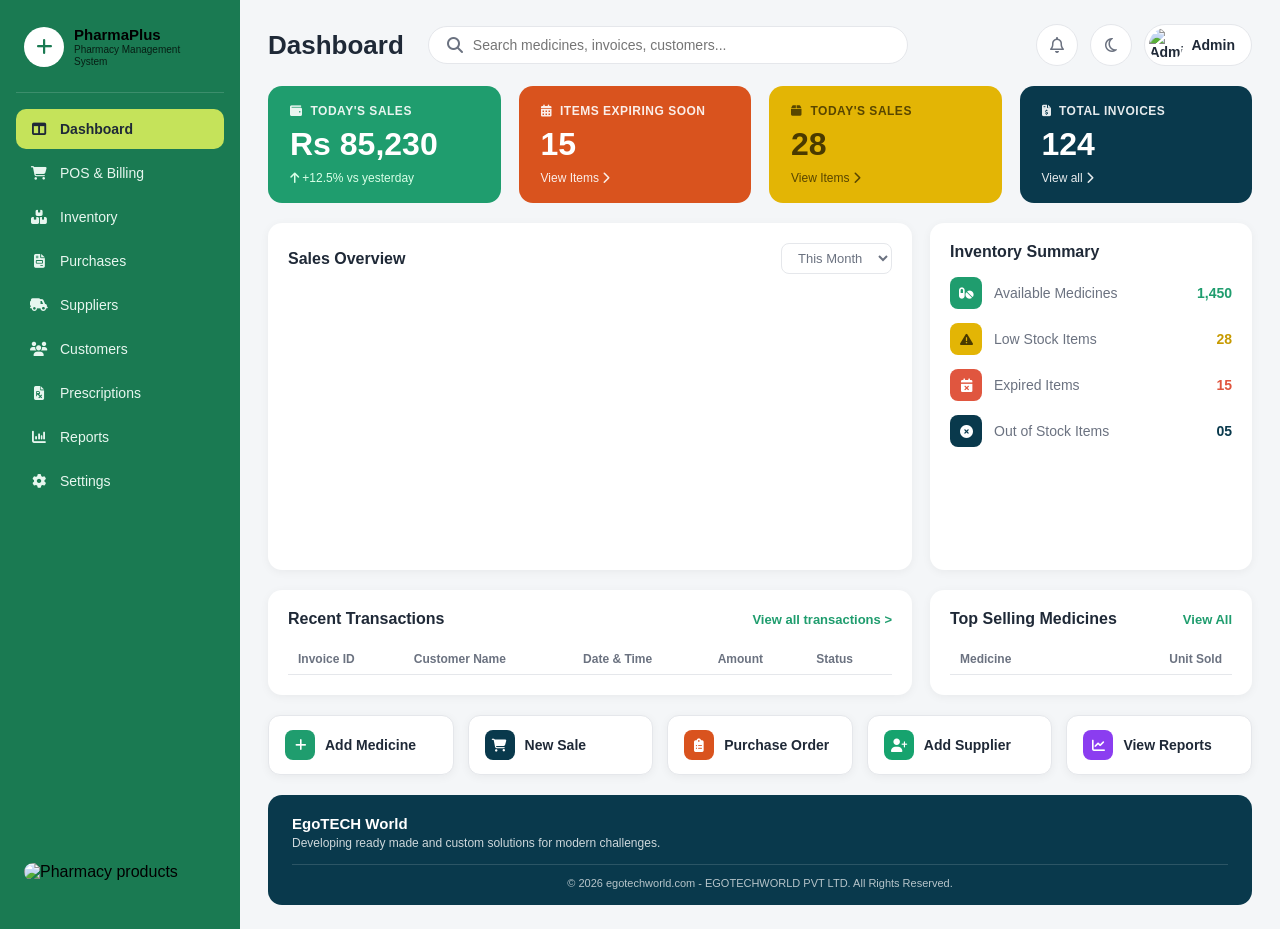
==== dashboard.html @ 23248f24 "Added pharmacy dashboard page" ====
<!DOCTYPE html>
<html lang="en">
<head>
<meta charset="UTF-8">
<meta name="viewport" content="width=device-width, initial-scale=1.0">
<title>PharmaPlus - Pharmacy Management System</title>
<link rel="stylesheet" href="styles/dashboard.css">
<link href="https://cdnjs.cloudflare.com/ajax/libs/font-awesome/6.5.1/css/all.min.css" rel="stylesheet">
</head>
<body>
<div class="app">

  <!-- Sidebar -->
  <aside class="sidebar">
    <div class="logo">
      <div class="logo-icon"><i class="fa-solid fa-plus"></i></div>
      <div class="logo-text">
        <span class="logo-title">PharmaPlus</span>
        <span class="logo-sub">Pharmacy Management System</span>
      </div>
    </div>

    <nav class="nav">
      <a href="#" class="nav-item active"><i class="fa-solid fa-table-columns"></i> Dashboard</a>
      <a href="#" class="nav-item"><i class="fa-solid fa-cart-shopping"></i> POS &amp; Billing</a>
      <a href="#" class="nav-item"><i class="fa-solid fa-boxes-stacked"></i> Inventory</a>
      <a href="#" class="nav-item"><i class="fa-solid fa-file-invoice"></i> Purchases</a>
      <a href="#" class="nav-item"><i class="fa-solid fa-truck-field"></i> Suppliers</a>
      <a href="#" class="nav-item"><i class="fa-solid fa-users"></i> Customers</a>
      <a href="#" class="nav-item"><i class="fa-solid fa-file-prescription"></i> Prescriptions</a>
      <a href="#" class="nav-item"><i class="fa-solid fa-chart-column"></i> Reports</a>
      <a href="#" class="nav-item"><i class="fa-solid fa-gear"></i> Settings</a>
    </nav>

    <div class="sidebar-image">
      <img src="sidebar-products3.png" alt="Pharmacy products">
    </div>

    <div class="sidebar-image">
      <!--<img src="images/sidebar-products.png" alt="Pharmacy products"> -->
    </div>
  </aside> 

  <!-- Main -->
  <div class="main">

    <!-- Topbar -->
    <header class="topbar">
      <h1>Dashboard</h1>
      <div class="search-box">
        <i class="fa-solid fa-magnifying-glass"></i>
        <input type="text" placeholder="Search medicines, invoices, customers...">
      </div>
      <div class="topbar-actions">
        <button class="icon-btn"><i class="fa-regular fa-bell"></i></button>
        <button class="icon-btn"><i class="fa-regular fa-moon"></i></button>
        <div class="admin-chip">
          <img src="https://i.pravatar.cc/40?img=12" alt="Admin">
          <span>Admin</span>
        </div>
      </div>
    </header>

    <!-- KPI Cards -->
    <section class="kpi-row">
      <div class="kpi-card kpi-green">
        <div class="kpi-top">
          <span class="kpi-label"><i class="fa-solid fa-wallet"></i> TODAY'S SALES</span>
        </div>
        <div class="kpi-value">Rs 85,230</div>
        <div class="kpi-bottom">
          <span class="kpi-change up"><i class="fa-solid fa-arrow-up"></i> +12.5% vs yesterday</span>
        </div>
      </div>

      <div class="kpi-card kpi-orange">
        <div class="kpi-top">
          <span class="kpi-label"><i class="fa-solid fa-calendar-days"></i> ITEMS EXPIRING SOON</span>
        </div>
        <div class="kpi-value">15</div>
        <div class="kpi-bottom">
          <a href="#" class="kpi-link">View Items <i class="fa-solid fa-chevron-right"></i></a>
        </div>
      </div>

      <div class="kpi-card kpi-yellow">
        <div class="kpi-top">
          <span class="kpi-label"><i class="fa-solid fa-box"></i> TODAY'S SALES</span>
        </div>
        <div class="kpi-value">28</div>
        <div class="kpi-bottom">
          <a href="#" class="kpi-link">View Items <i class="fa-solid fa-chevron-right"></i></a>
        </div>
      </div>

      <div class="kpi-card kpi-blue">
        <div class="kpi-top">
          <span class="kpi-label"><i class="fa-solid fa-file-invoice-dollar"></i> TOTAL INVOICES</span>
        </div>
        <div class="kpi-value">124</div>
        <div class="kpi-bottom">
          <a href="#" class="kpi-link">View all <i class="fa-solid fa-chevron-right"></i></a>
        </div>
      </div>
    </section>

    <!-- Charts Row -->
    <section class="charts-row">
      <div class="card sales-overview">
        <div class="card-header">
          <h2>Sales Overview</h2>
          <select class="period-select">
            <option>This Month</option>
            <option>Last Month</option>
            <option>This Year</option>
          </select>
        </div>
        <div class="chart-wrap">
          <canvas id="salesChart"></canvas>
        </div>
      </div>

      <div class="card inventory-summary">
        <div class="card-header">
          <h2>Inventory Summary</h2>
        </div>
        <ul class="summary-list">
          <li>
            <span class="summary-icon icon-green"><i class="fa-solid fa-pills"></i></span>
            <span class="summary-text">Available Medicines</span>
            <span class="summary-value text-green">1,450</span>
          </li>
          <li>
            <span class="summary-icon icon-yellow"><i class="fa-solid fa-triangle-exclamation"></i></span>
            <span class="summary-text">Low Stock Items</span>
            <span class="summary-value text-yellow">28</span>
          </li>
          <li>
            <span class="summary-icon icon-red"><i class="fa-solid fa-calendar-xmark"></i></span>
            <span class="summary-text">Expired Items</span>
            <span class="summary-value text-red">15</span>
          </li>
          <li>
            <span class="summary-icon icon-navy"><i class="fa-solid fa-circle-xmark"></i></span>
            <span class="summary-text">Out of Stock Items</span>
            <span class="summary-value text-navy">05</span>
          </li>
        </ul>
      </div>
    </section>

    <!-- Tables Row -->
    <section class="tables-row">
      <div class="card transactions">
        <div class="card-header">
          <h2>Recent Transactions</h2>
          <a href="#" class="view-all">View all transactions &gt;</a>
        </div>
        <table>
          <thead>
            <tr>
              <th>Invoice ID</th>
              <th>Customer Name</th>
              <th>Date &amp; Time</th>
              <th>Amount</th>
              <th>Status</th>
            </tr>
          </thead>
          <tbody id="transactionsBody">
            <!-- rows injected by JS -->
          </tbody>
        </table>
      </div>

      <div class="card top-selling">
        <div class="card-header">
          <h2>Top Selling Medicines</h2>
          <a href="#" class="view-all">View All</a>
        </div>
        <table>
          <thead>
            <tr>
              <th>Medicine</th>
              <th class="align-right">Unit Sold</th>
            </tr>
          </thead>
          <tbody id="topSellingBody">
            <!-- rows injected by JS -->
          </tbody>
        </table>
      </div>
    </section>

    <!-- Quick Actions -->
    <section class="quick-actions">
      <button class="qa-btn"><span class="qa-icon qa-green"><i class="fa-solid fa-plus"></i></span> Add Medicine</button>
      <button class="qa-btn"><span class="qa-icon qa-blue"><i class="fa-solid fa-cart-shopping"></i></span> New Sale</button>
      <button class="qa-btn"><span class="qa-icon qa-orange"><i class="fa-solid fa-clipboard-list"></i></span> Purchase Order</button>
      <button class="qa-btn"><span class="qa-icon qa-teal"><i class="fa-solid fa-user-plus"></i></span> Add Supplier</button>
      <button class="qa-btn"><span class="qa-icon qa-purple"><i class="fa-solid fa-chart-line"></i></span> View Reports</button>
    </section>

    <!-- Footer -->
    <footer class="footer">
      <div class="footer-main">
        <strong>EgoTECH World</strong>
        <span>Developing ready made and custom solutions for modern challenges.</span>
      </div>
      <div class="footer-bottom">
        © 2026 egotechworld.com - EGOTECHWORLD PVT LTD. All Rights Reserved.
      </div>
    </footer>

  </div>
</div>

<script src="https://cdnjs.cloudflare.com/ajax/libs/Chart.js/4.4.1/chart.umd.min.js"></script>
<script src="js/dashboard.js"></script>
</body>
</html>
---- styles/dashboard.css ----
:root {
  --green-dark: #1a7a52;
  --green: #1f9d6e;
  --green-light: #e7f6ef;
  --orange: #d9531e;
  --yellow: #e3b505;
  --navy: #09394c;
  --red: #e0563f;
  --blue: #09394c;
  --bg: #f4f6f8;
  --card-bg: #ffffff;
  --text-dark: #1f2937;
  --text-muted: #6b7280;
  --border: #e5e7eb;
  --radius: 14px;
  --shadow: 0 2px 10px rgba(0,0,0,0.05);
}

* {
  margin: 0;
  padding: 0;
  box-sizing: border-box;
}

body {
  font-family: 'Segoe UI', Roboto, Helvetica, Arial, sans-serif;
  background: var(--bg);
  color: var(--text-dark);
}

.app {
  display: flex;
  min-height: 100vh;
}

/* ---------- Sidebar ---------- */
.sidebar {
  width: 240px;
  background: var(--green-dark);
  color: #000000;
  display: flex;
  flex-direction: column;
  flex-shrink: 0;
  padding: 20px 16px;
  min-height: 100vh;
}

.logo {
  display: flex;
  align-items: center;
  gap: 10px;
  padding: 6px 8px 24px;
  border-bottom: 1px solid rgba(255,255,255,0.15);
  margin-bottom: 16px;
}

.logo-icon {
  background: #fff;
  color: var(--green-dark);
  border-radius: 50%;
  width: 40px;
  height: 40px;
  display: flex;
  align-items: center;
  justify-content: center;
  font-size: 18px;
  flex-shrink: 0;
}

.logo-text {
  display: flex;
  flex-direction: column;
  line-height: 1.2;
}

.logo-title {
  font-weight: 700;
  font-size: 15px;
}

.logo-sub {
  font-size: 10px;
  opacity: 0.75;
}

.nav {
  display: flex;
  flex-direction: column;
  gap: 4px;
  flex: 1;
}

.sidebar-image {
  margin-top: auto;
  padding: 16px 8px 4px;
  display: flex;
  justify-content: center;
}

.sidebar-image img {
  width: 100%;
  max-width: 180px;
  object-fit: contain;
  border-radius: 10px;
}

.nav-item {
  display: flex;
  align-items: center;
  gap: 12px;
  padding: 12px 14px;
  border-radius: 10px;
  color: #e7f6ef;
  text-decoration: none;
  font-size: 14px;
  font-weight: 500;
  transition: background 0.2s ease, color 0.2s ease;
}

.nav-item i {
  width: 18px;
  text-align: center;
}

.nav-item:hover {
  background: rgba(255,255,255,0.08);
}

.nav-item.active {
  background: #c5e35a;
  color: #1f2937;
  font-weight: 700;
}

/* ---------- Sidebar Image ---------- */
.sidebar-image {
  margin-top: auto;
  padding-top: 20px;
  display: flex;
  justify-content: center;
}

.sidebar-image img {
  width: 100%;
  max-width: 200px;
  object-fit: contain;
}

/* ---------- Main ---------- */
.main {
  flex: 1;
  padding: 24px 28px;
  display: flex;
  flex-direction: column;
  gap: 20px;
  min-width: 0;
}

/* ---------- Topbar ---------- */
.topbar {
  display: flex;
  align-items: center;
  gap: 24px;
}

.topbar h1 {
  font-size: 26px;
  font-weight: 700;
  flex-shrink: 0;
}

.search-box {
  flex: 1;
  max-width: 480px;
  display: flex;
  align-items: center;
  gap: 10px;
  background: #fff;
  border: 1px solid var(--border);
  border-radius: 30px;
  padding: 10px 18px;
  color: var(--text-muted);
}

.search-box input {
  border: none;
  outline: none;
  flex: 1;
  font-size: 14px;
  background: transparent;
}

.topbar-actions {
  display: flex;
  align-items: center;
  gap: 12px;
  margin-left: auto;
}

.icon-btn {
  width: 42px;
  height: 42px;
  border-radius: 50%;
  border: 1px solid var(--border);
  background: #fff;
  color: var(--text-muted);
  display: flex;
  align-items: center;
  justify-content: center;
  cursor: pointer;
  font-size: 16px;
}

.admin-chip {
  display: flex;
  align-items: center;
  gap: 8px;
  background: #fff;
  border: 1px solid var(--border);
  border-radius: 30px;
  padding: 4px 16px 4px 4px;
  font-size: 14px;
  font-weight: 600;
  height: 42px;
}

.admin-chip img {
  width: 34px;
  height: 34px;
  border-radius: 50%;
  object-fit: cover;
}

/* ---------- KPI Cards ---------- */
.kpi-row {
  display: grid;
  grid-template-columns: repeat(4, 1fr);
  gap: 18px;
}

.kpi-card {
  border-radius: var(--radius);
  padding: 18px 22px;
  color: #fff;
  position: relative;
  overflow: hidden;
  min-height: 110px;
  display: flex;
  flex-direction: column;
  justify-content: space-between;
}

.kpi-green { background: var(--green); }
.kpi-orange { background: var(--orange); }
.kpi-yellow { background: var(--yellow); color: #4a3a00; }
.kpi-blue { background: var(--navy); }

.kpi-label {
  font-size: 12px;
  font-weight: 700;
  letter-spacing: 0.5px;
  opacity: 0.9;
  display: flex;
  align-items: center;
  gap: 8px;
}

.kpi-value {
  font-size: 32px;
  font-weight: 700;
  margin: 8px 0;
}

.kpi-bottom {
  font-size: 12px;
}

.kpi-change.up {
  color: #d9ffe7;
}

.kpi-yellow .kpi-change.up,
.kpi-yellow .kpi-link {
  color: #4a3a00;
}

.kpi-link {
  color: #fff;
  text-decoration: none;
  opacity: 0.9;
}

.kpi-link:hover {
  opacity: 1;
  text-decoration: underline;
}

/* ---------- Cards (generic) ---------- */
.card {
  background: var(--card-bg);
  border-radius: var(--radius);
  box-shadow: var(--shadow);
  padding: 20px;
}

.card-header {
  display: flex;
  align-items: center;
  justify-content: space-between;
  margin-bottom: 16px;
}

.card-header h2 {
  font-size: 16px;
  font-weight: 700;
}

.view-all {
  font-size: 13px;
  color: var(--green);
  text-decoration: none;
  font-weight: 600;
}

.view-all:hover {
  text-decoration: underline;
}

.period-select {
  border: 1px solid var(--border);
  border-radius: 8px;
  padding: 6px 12px;
  font-size: 13px;
  color: var(--text-muted);
  background: #fff;
}

/* ---------- Charts Row ---------- */
.charts-row {
  display: grid;
  grid-template-columns: 2fr 1fr;
  gap: 18px;
}

.chart-wrap {
  height: 260px;
}

/* ---------- Inventory Summary ---------- */
.summary-list {
  list-style: none;
  display: flex;
  flex-direction: column;
  gap: 14px;
}

.summary-list li {
  display: flex;
  align-items: center;
  gap: 12px;
  font-size: 14px;
}

.summary-icon {
  width: 32px;
  height: 32px;
  border-radius: 8px;
  display: flex;
  align-items: center;
  justify-content: center;
  color: #fff;
  font-size: 13px;
  flex-shrink: 0;
}

.icon-green { background: var(--green); }
.icon-yellow { background: var(--yellow); color: #4a3a00; }
.icon-red { background: var(--red); }
.icon-navy { background: var(--navy); }

.summary-text {
  flex: 1;
  color: var(--text-muted);
}

.summary-value {
  font-weight: 700;
}

.text-green { color: var(--green); }
.text-yellow { color: #c79a00; }
.text-red { color: var(--red); }
.text-navy { color: var(--navy); }

/* ---------- Tables Row ---------- */
.tables-row {
  display: grid;
  grid-template-columns: 2fr 1fr;
  gap: 18px;
}

table {
  width: 100%;
  border-collapse: collapse;
  font-size: 13px;
}

th {
  text-align: left;
  color: var(--text-muted);
  font-weight: 600;
  padding: 8px 10px;
  border-bottom: 1px solid var(--border);
  font-size: 12px;
}

td {
  padding: 12px 10px;
  border-bottom: 1px solid var(--border);
  vertical-align: middle;
}

tbody tr:last-child td {
  border-bottom: none;
}

.align-right {
  text-align: right;
}

td.align-right {
  text-align: right;
  font-weight: 600;
}

.status-badge {
  display: inline-block;
  padding: 4px 12px;
  border-radius: 20px;
  font-size: 12px;
  font-weight: 600;
  background: #d6f5e3;
  color: #16794f;
}

.med-icon {
  width: 26px;
  height: 26px;
  border-radius: 50%;
  display: inline-flex;
  align-items: center;
  justify-content: center;
  color: #fff;
  font-size: 11px;
  margin-right: 8px;
}

.med-name {
  display: flex;
  align-items: center;
}

/* ---------- Quick Actions ---------- */
.quick-actions {
  display: flex;
  gap: 14px;
  flex-wrap: wrap;
}

.qa-btn {
  flex: 1;
  min-width: 150px;
  background: #fff;
  border: 1px solid var(--border);
  border-radius: 12px;
  padding: 14px 16px;
  display: flex;
  align-items: center;
  gap: 10px;
  font-size: 14px;
  font-weight: 600;
  color: var(--text-dark);
  cursor: pointer;
  box-shadow: var(--shadow);
  transition: transform 0.15s ease, box-shadow 0.15s ease;
}

.qa-btn:hover {
  transform: translateY(-2px);
  box-shadow: 0 4px 14px rgba(0,0,0,0.08);
}

.qa-icon {
  width: 30px;
  height: 30px;
  border-radius: 8px;
  display: flex;
  align-items: center;
  justify-content: center;
  color: #fff;
  font-size: 13px;
  flex-shrink: 0;
}

.qa-green { background: var(--green); }
.qa-blue { background: var(--blue); }
.qa-orange { background: var(--orange); }
.qa-teal { background: #16a36e; }
.qa-purple { background: #8b3df0; }

/* ---------- Footer ---------- */
.footer {
  background: var(--navy);
  color: #fff;
  border-radius: var(--radius);
  padding: 20px 24px 16px;
  text-align: center;
  font-size: 13px;
}

.footer-main {
  display: flex;
  flex-direction: column;
  gap: 4px;
  margin-bottom: 14px;
  text-align: left;
}
.footer-main strong {
  font-size: 15px;
}

.footer-main span {
  opacity: 0.8;
  font-size: 12px;
}

.footer-bottom {
  border-top: 1px solid rgba(255,255,255,0.2);
  padding-top: 12px;
  opacity: 0.7;
  font-size: 11px;
}

/* ---------- Responsive ---------- */
@media (max-width: 1100px) {
  .kpi-row {
    grid-template-columns: repeat(2, 1fr);
  }
  .charts-row,
  .tables-row {
    grid-template-columns: 1fr;
  }
}

@media (max-width: 768px) {
  .sidebar {
    display: none;
  }
  .topbar {
    flex-wrap: wrap;
  }
  .search-box {
    order: 3;
    width: 100%;
  }
  .kpi-row {
    grid-template-columns: 1fr;
  }
  .quick-actions {
    flex-direction: column;
  }
}
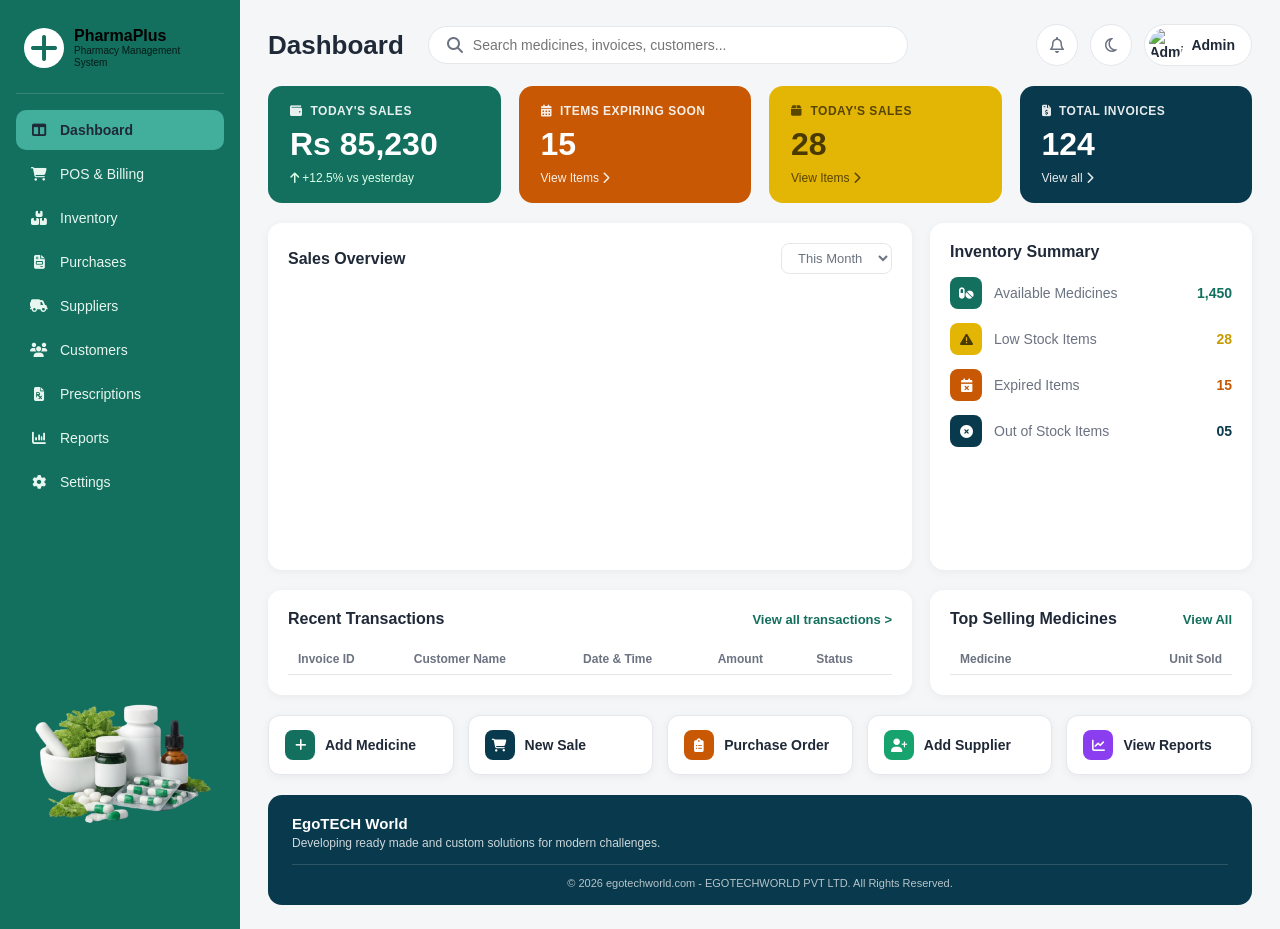
==== commit 9c5bb2d4: "Updated pharmacy dashboard UI" ====
--- a/dashboard.html
+++ b/dashboard.html
@@ -33,7 +33,7 @@
     </nav>
 
     <div class="sidebar-image">
-      <img src="sidebar-products3.png" alt="Pharmacy products">
+      <img src="images/pharmacy.png" alt="Pharmacy products">
     </div>
 
     <div class="sidebar-image">
--- a/styles/dashboard.css
+++ b/styles/dashboard.css
@@ -1,11 +1,11 @@
 :root {
-  --green-dark: #1a7a52;
-  --green: #1f9d6e;
+  --green-dark: #136F5E;
+  --green: #136F5E;
   --green-light: #e7f6ef;
-  --orange: #d9531e;
+  --orange: #C85803;
   --yellow: #e3b505;
   --navy: #09394c;
-  --red: #e0563f;
+  --red: #C85803;
   --blue: #09394c;
   --bg: #f4f6f8;
   --card-bg: #ffffff;
@@ -43,6 +43,7 @@
   flex-shrink: 0;
   padding: 20px 16px;
   min-height: 100vh;
+  position: relative;
 }
 
 .logo {
@@ -63,7 +64,7 @@
   display: flex;
   align-items: center;
   justify-content: center;
-  font-size: 18px;
+  font-size: 32px;
   flex-shrink: 0;
 }
 
@@ -75,7 +76,7 @@
 
 .logo-title {
   font-weight: 700;
-  font-size: 15px;
+  font-size: 16px;
 }
 
 .logo-sub {
@@ -91,17 +92,20 @@
 }
 
 .sidebar-image {
-  margin-top: auto;
-  padding: 16px 8px 4px;
-  display: flex;
-  justify-content: center;
+  position: absolute;
+  left: 16px;
+  right: 16px;
+  bottom: 20px;
+  padding: 0;
+  display: block;
 }
 
 .sidebar-image img {
   width: 100%;
-  max-width: 180px;
+  max-width: none;
   object-fit: contain;
   border-radius: 10px;
+  display: block;
 }
 
 .nav-item {
@@ -127,7 +131,7 @@
 }
 
 .nav-item.active {
-  background: #c5e35a;
+  background: #41AF9B;
   color: #1f2937;
   font-weight: 700;
 }
@@ -440,7 +444,7 @@
   font-size: 12px;
   font-weight: 600;
   background: #d6f5e3;
-  color: #16794f;
+  color: #136F5E;
 }
 
 .med-icon {
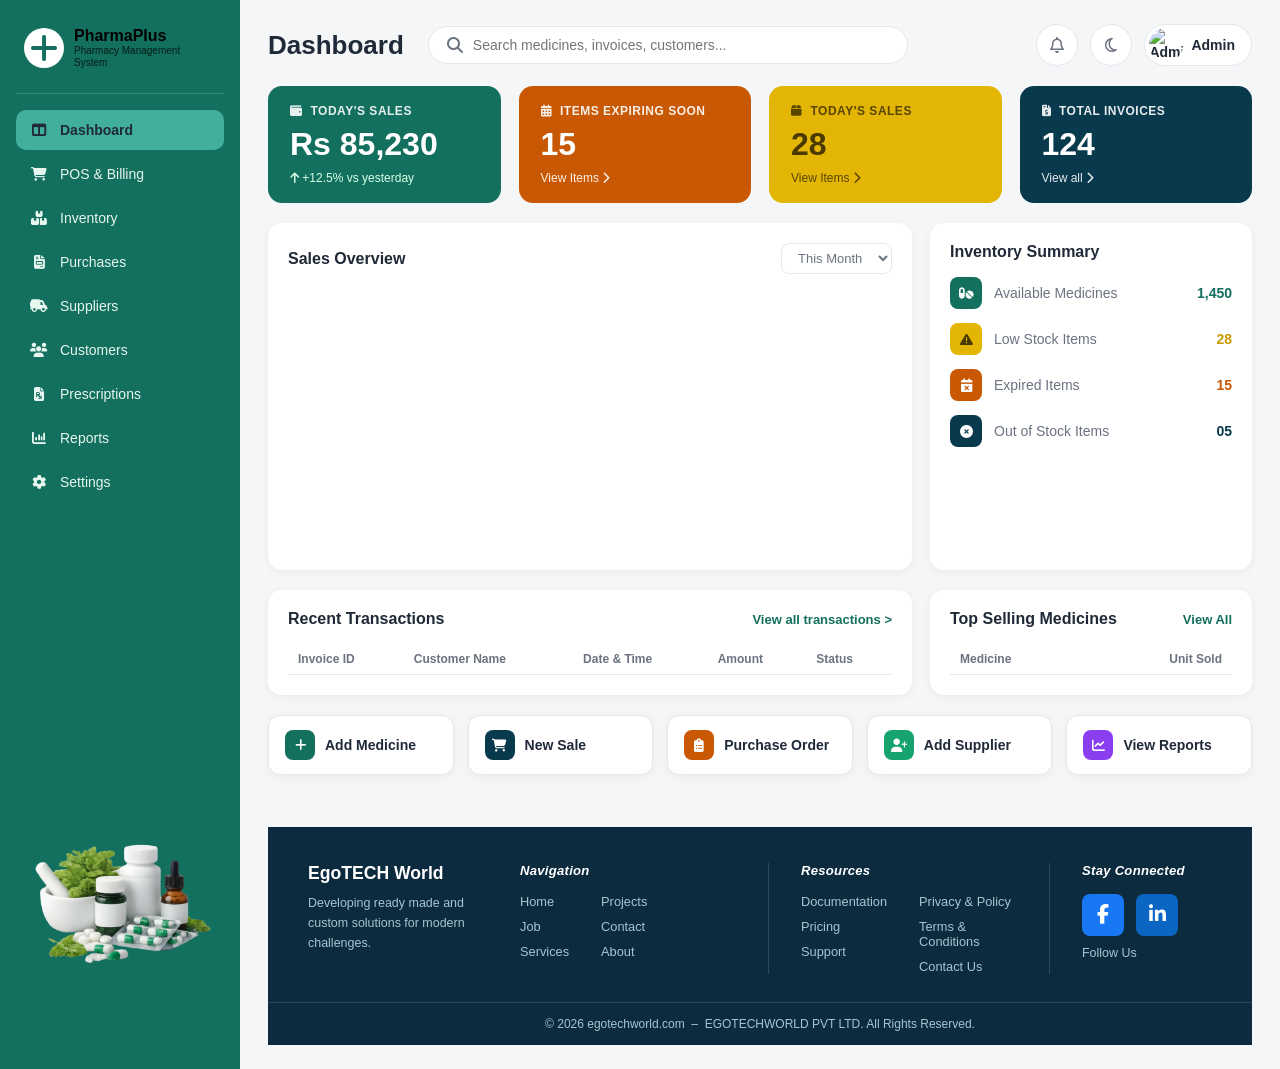
==== commit 518f65a3: "Updated Footer" ====
--- a/dashboard.html
+++ b/dashboard.html
@@ -200,16 +200,77 @@
       <button class="qa-btn"><span class="qa-icon qa-purple"><i class="fa-solid fa-chart-line"></i></span> View Reports</button>
     </section>
 
-    <!-- Footer -->
-    <footer class="footer">
-      <div class="footer-main">
-        <strong>EgoTECH World</strong>
-        <span>Developing ready made and custom solutions for modern challenges.</span>
-      </div>
-      <div class="footer-bottom">
-        © 2026 egotechworld.com - EGOTECHWORLD PVT LTD. All Rights Reserved.
-      </div>
-    </footer>
+    <!-- FOOTER -->
+<footer class="footer">
+  <div class="footer-content">
+
+    <!-- Brand -->
+    <div class="footer-brand-col">
+      <div class="footer-brand-name">EgoTECH World</div>
+      <p class="footer-brand-desc">Developing ready made and custom solutions for modern challenges.</p>
+    </div>
+
+    <!-- Navigation -->
+    <div class="footer-nav-col">
+      <h5 class="footer-col-title">Navigation</h5>
+      <div class="footer-links-grid">
+        <div class="footer-links-col">
+          <a href="#">Home</a>
+          <a href="#">Job</a>
+          <a href="#">Services</a>
+        </div>
+        <div class="footer-links-col">
+          <a href="#">Projects</a>
+          <a href="#">Contact</a>
+          <a href="#">About</a>
+        </div>
+      </div>
+    </div>
+
+    <!-- Divider -->
+    <div class="footer-divider-v"></div>
+
+    <!-- Resources -->
+    <div class="footer-nav-col">
+      <h5 class="footer-col-title">Resources</h5>
+      <div class="footer-links-grid">
+        <div class="footer-links-col">
+          <a href="#">Documentation</a>
+          <a href="#">Pricing</a>
+          <a href="#">Support</a>
+        </div>
+        <div class="footer-links-col">
+          <a href="#">Privacy &amp; Policy</a>
+          <a href="#">Terms &amp; Conditions</a>
+          <a href="#">Contact Us</a>
+        </div>
+      </div>
+    </div>
+
+    <!-- Divider -->
+    <div class="footer-divider-v"></div>
+
+    <!-- Stay Connected -->
+    <div class="footer-social-col">
+      <h5 class="footer-col-title">Stay Connected</h5>
+      <div class="footer-social-icons">
+        <a href="#" class="social-icon facebook" aria-label="Facebook">
+            <i class="fa-brands fa-facebook-f"></i>
+        </a>
+        <a href="#" class="social-icon linkedin" aria-label="LinkedIn">
+            <i class="fa-brands fa-linkedin-in"></i>
+        </a>
+      </div>
+      <p class="footer-follow">Follow Us</p>
+    </div>
+
+  </div>
+
+  <!-- Bottom bar -->
+  <div class="footer-bottom">
+    &copy; 2026 egotechworld.com &nbsp;&ndash;&nbsp; EGOTECHWORLD PVT LTD. All Rights Reserved.
+  </div>
+</footer>
 
   </div>
 </div>
--- a/styles/dashboard.css
+++ b/styles/dashboard.css
@@ -512,37 +512,152 @@
 .qa-teal { background: #16a36e; }
 .qa-purple { background: #8b3df0; }
 
-/* ---------- Footer ---------- */
+/* ── FOOTER ── */
 .footer {
-  background: var(--navy);
-  color: #fff;
-  border-radius: var(--radius);
-  padding: 20px 24px 16px;
+  background: #0d2b3e;
+  color: #fff;
+  margin-top: 32px;
+}
+
+.footer-content {
+  max-width: 1200px;
+  margin: 0 auto;
+  padding: 36px 40px 28px;
+  display: flex;
+  align-items: flex-start;
+  gap: 32px;
+}
+
+/* Brand column */
+.footer-brand-col {
+  flex: 1.2;
+  min-width: 180px;
+}
+
+.footer-brand-name {
+  font-size: 1.1rem;
+  font-weight: 800;
+  color: #fff;
+  margin-bottom: 10px;
+}
+
+.footer-brand-desc {
+  font-size: 0.78rem;
+  color: #a8c4d0;
+  line-height: 1.6;
+  max-width: 200px;
+}
+
+/* Vertical divider */
+.footer-divider-v {
+  width: 1px;
+  background: rgba(255,255,255,0.15);
+  align-self: stretch;
+  flex-shrink: 0;
+}
+
+/* Nav / Resources columns */
+.footer-nav-col {
+  flex: 1.5;
+  min-width: 180px;
+}
+
+.footer-col-title {
+  font-size: 0.82rem;
+  font-weight: 700;
+  color: #fff;
+  margin-bottom: 16px;
+  letter-spacing: 0.02em;
+  font-style: italic;
+}
+
+.footer-links-grid {
+  display: flex;
+  gap: 32px;
+}
+
+.footer-links-col {
+  display: flex;
+  flex-direction: column;
+  gap: 10px;
+}
+
+.footer-links-col a {
+  font-size: 0.8rem;
+  color: #a8c4d0;
+  text-decoration: none;
+  transition: color .2s;
+}
+
+.footer-links-col a:hover {
+  color: #fff;
+}
+
+/* Social column */
+.footer-social-col {
+  flex: 0.8;
+  min-width: 130px;
+}
+
+.footer-social-icons {
+  display: flex;
+  gap: 12px;
+  margin-bottom: 10px;
+}
+
+.social-icon {
+  width: 42px;
+  height: 42px;
+  border-radius: 8px;
+  display: flex;
+  align-items: center;
+  justify-content: center;
+  font-size: 1.2rem;
+  color: #fff;
+  text-decoration: none;
+  transition: opacity .2s;
+}
+
+.social-icon:hover { opacity: 0.85; }
+
+.social-icon.facebook { background: #1877f2; }
+.social-icon.linkedin { background: #0a66c2; }
+
+.footer-follow {
+  font-size: 0.78rem;
+  color: #a8c4d0;
+  margin-top: 4px;
+}
+
+/* Bottom bar */
+.footer-bottom {
+  border-top: 1px solid rgba(255,255,255,0.12);
   text-align: center;
-  font-size: 13px;
-}
-
-.footer-main {
-  display: flex;
-  flex-direction: column;
-  gap: 4px;
-  margin-bottom: 14px;
-  text-align: left;
-}
-.footer-main strong {
-  font-size: 15px;
-}
-
-.footer-main span {
-  opacity: 0.8;
-  font-size: 12px;
-}
-
-.footer-bottom {
-  border-top: 1px solid rgba(255,255,255,0.2);
-  padding-top: 12px;
-  opacity: 0.7;
-  font-size: 11px;
+  padding: 14px 40px;
+  font-size: 0.75rem;
+  color: #a8c4d0;
+}
+
+/* Footer responsive */
+@media (max-width: 900px) {
+  .footer-content {
+    flex-wrap: wrap;
+    gap: 24px;
+  }
+  .footer-divider-v { display: none; }
+  .footer-brand-col,
+  .footer-nav-col,
+  .footer-social-col {
+    min-width: 160px;
+  }
+}
+
+@media (max-width: 560px) {
+  .footer-content {
+    flex-direction: column;
+    padding: 28px 20px 20px;
+  }
+  .footer-bottom { padding: 12px 20px; }
 }
 
 /* ---------- Responsive ---------- */
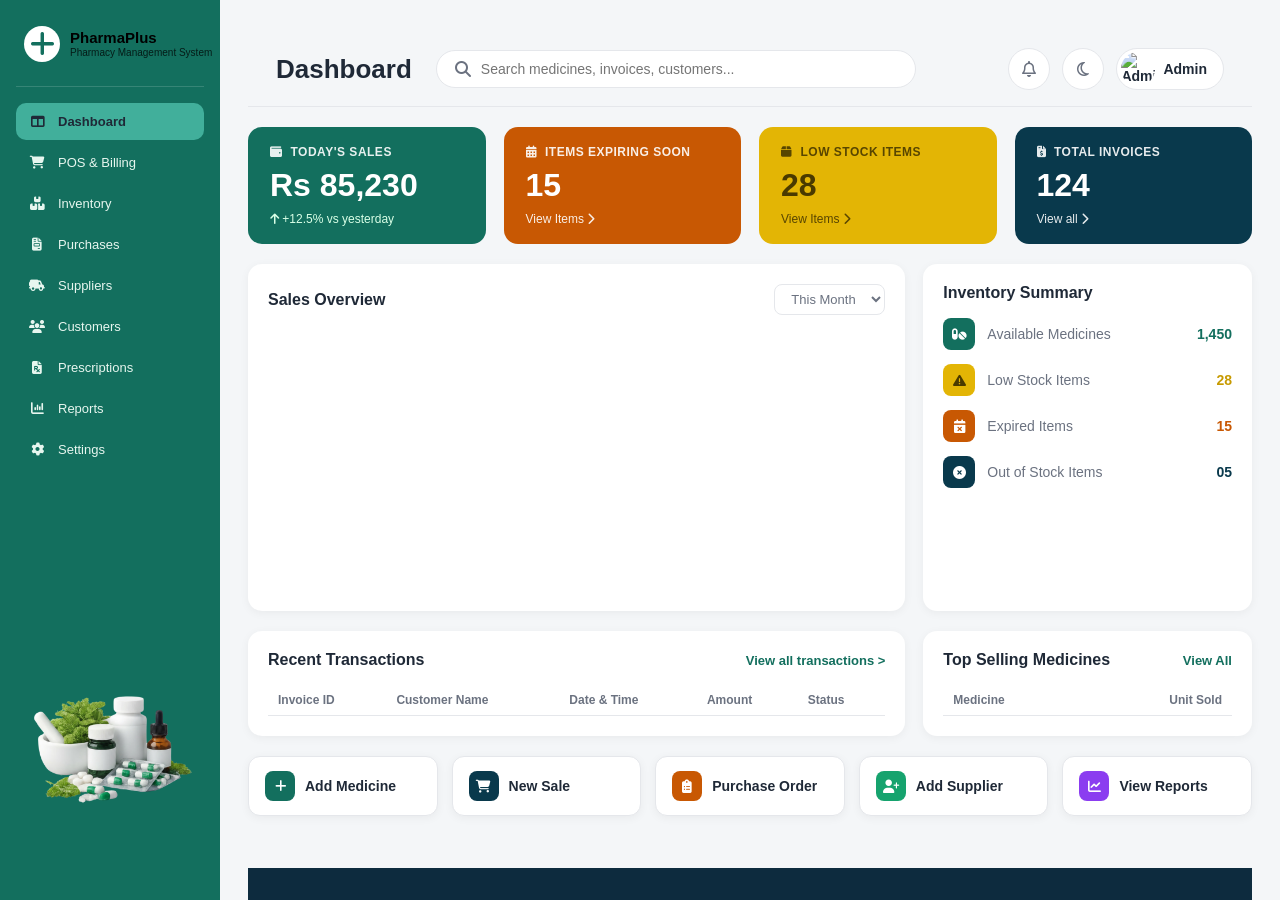
==== commit 46d6e035: "Added separate files for Sidebar, Topbar and Footer" ====
--- a/dashboard.html
+++ b/dashboard.html
@@ -1,65 +1,33 @@
 <!DOCTYPE html>
 <html lang="en">
 <head>
-<meta charset="UTF-8">
-<meta name="viewport" content="width=device-width, initial-scale=1.0">
-<title>PharmaPlus - Pharmacy Management System</title>
-<link rel="stylesheet" href="styles/dashboard.css">
-<link href="https://cdnjs.cloudflare.com/ajax/libs/font-awesome/6.5.1/css/all.min.css" rel="stylesheet">
+  <meta charset="UTF-8">
+  <meta name="viewport" content="width=device-width, initial-scale=1.0">
+  <title>PharmaPlus - Dashboard</title>
+
+  <!-- Font Awesome -->
+  <link href="https://cdnjs.cloudflare.com/ajax/libs/font-awesome/6.5.1/css/all.min.css" rel="stylesheet">
+
+  <!-- Shared CSS for sidebar, topbar, footer -->
+  <link rel="stylesheet" href="styles/components.css">
+
+  <!-- Dashboard only CSS -->
+  <link rel="stylesheet" href="styles/dashboard.css">
 </head>
-<body>
+
+<!-- data-page matches sidebar nav-item data-page -->
+<!-- data-title sets the topbar heading -->
+<body data-page="dashboard" data-title="Dashboard">
 <div class="app">
 
-  <!-- Sidebar -->
-  <aside class="sidebar">
-    <div class="logo">
-      <div class="logo-icon"><i class="fa-solid fa-plus"></i></div>
-      <div class="logo-text">
-        <span class="logo-title">PharmaPlus</span>
-        <span class="logo-sub">Pharmacy Management System</span>
-      </div>
-    </div>
-
-    <nav class="nav">
-      <a href="#" class="nav-item active"><i class="fa-solid fa-table-columns"></i> Dashboard</a>
-      <a href="#" class="nav-item"><i class="fa-solid fa-cart-shopping"></i> POS &amp; Billing</a>
-      <a href="#" class="nav-item"><i class="fa-solid fa-boxes-stacked"></i> Inventory</a>
-      <a href="#" class="nav-item"><i class="fa-solid fa-file-invoice"></i> Purchases</a>
-      <a href="#" class="nav-item"><i class="fa-solid fa-truck-field"></i> Suppliers</a>
-      <a href="#" class="nav-item"><i class="fa-solid fa-users"></i> Customers</a>
-      <a href="#" class="nav-item"><i class="fa-solid fa-file-prescription"></i> Prescriptions</a>
-      <a href="#" class="nav-item"><i class="fa-solid fa-chart-column"></i> Reports</a>
-      <a href="#" class="nav-item"><i class="fa-solid fa-gear"></i> Settings</a>
-    </nav>
-
-    <div class="sidebar-image">
-      <img src="images/pharmacy.png" alt="Pharmacy products">
-    </div>
-
-    <div class="sidebar-image">
-      <!--<img src="images/sidebar-products.png" alt="Pharmacy products"> -->
-    </div>
-  </aside> 
+  <!-- Sidebar placeholder -->
+  <div id="sidebar-placeholder"></div>
 
   <!-- Main -->
   <div class="main">
 
-    <!-- Topbar -->
-    <header class="topbar">
-      <h1>Dashboard</h1>
-      <div class="search-box">
-        <i class="fa-solid fa-magnifying-glass"></i>
-        <input type="text" placeholder="Search medicines, invoices, customers...">
-      </div>
-      <div class="topbar-actions">
-        <button class="icon-btn"><i class="fa-regular fa-bell"></i></button>
-        <button class="icon-btn"><i class="fa-regular fa-moon"></i></button>
-        <div class="admin-chip">
-          <img src="https://i.pravatar.cc/40?img=12" alt="Admin">
-          <span>Admin</span>
-        </div>
-      </div>
-    </header>
+    <!-- Topbar placeholder -->
+    <div id="topbar-placeholder"></div>
 
     <!-- KPI Cards -->
     <section class="kpi-row">
@@ -85,7 +53,7 @@
 
       <div class="kpi-card kpi-yellow">
         <div class="kpi-top">
-          <span class="kpi-label"><i class="fa-solid fa-box"></i> TODAY'S SALES</span>
+          <span class="kpi-label"><i class="fa-solid fa-box"></i> LOW STOCK ITEMS</span>
         </div>
         <div class="kpi-value">28</div>
         <div class="kpi-bottom">
@@ -166,9 +134,7 @@
               <th>Status</th>
             </tr>
           </thead>
-          <tbody id="transactionsBody">
-            <!-- rows injected by JS -->
-          </tbody>
+          <tbody id="transactionsBody"></tbody>
         </table>
       </div>
 
@@ -184,9 +150,7 @@
               <th class="align-right">Unit Sold</th>
             </tr>
           </thead>
-          <tbody id="topSellingBody">
-            <!-- rows injected by JS -->
-          </tbody>
+          <tbody id="topSellingBody"></tbody>
         </table>
       </div>
     </section>
@@ -200,82 +164,14 @@
       <button class="qa-btn"><span class="qa-icon qa-purple"><i class="fa-solid fa-chart-line"></i></span> View Reports</button>
     </section>
 
-    <!-- FOOTER -->
-<footer class="footer">
-  <div class="footer-content">
-
-    <!-- Brand -->
-    <div class="footer-brand-col">
-      <div class="footer-brand-name">EgoTECH World</div>
-      <p class="footer-brand-desc">Developing ready made and custom solutions for modern challenges.</p>
-    </div>
-
-    <!-- Navigation -->
-    <div class="footer-nav-col">
-      <h5 class="footer-col-title">Navigation</h5>
-      <div class="footer-links-grid">
-        <div class="footer-links-col">
-          <a href="#">Home</a>
-          <a href="#">Job</a>
-          <a href="#">Services</a>
-        </div>
-        <div class="footer-links-col">
-          <a href="#">Projects</a>
-          <a href="#">Contact</a>
-          <a href="#">About</a>
-        </div>
-      </div>
-    </div>
-
-    <!-- Divider -->
-    <div class="footer-divider-v"></div>
-
-    <!-- Resources -->
-    <div class="footer-nav-col">
-      <h5 class="footer-col-title">Resources</h5>
-      <div class="footer-links-grid">
-        <div class="footer-links-col">
-          <a href="#">Documentation</a>
-          <a href="#">Pricing</a>
-          <a href="#">Support</a>
-        </div>
-        <div class="footer-links-col">
-          <a href="#">Privacy &amp; Policy</a>
-          <a href="#">Terms &amp; Conditions</a>
-          <a href="#">Contact Us</a>
-        </div>
-      </div>
-    </div>
-
-    <!-- Divider -->
-    <div class="footer-divider-v"></div>
-
-    <!-- Stay Connected -->
-    <div class="footer-social-col">
-      <h5 class="footer-col-title">Stay Connected</h5>
-      <div class="footer-social-icons">
-        <a href="#" class="social-icon facebook" aria-label="Facebook">
-            <i class="fa-brands fa-facebook-f"></i>
-        </a>
-        <a href="#" class="social-icon linkedin" aria-label="LinkedIn">
-            <i class="fa-brands fa-linkedin-in"></i>
-        </a>
-      </div>
-      <p class="footer-follow">Follow Us</p>
-    </div>
-
-  </div>
-
-  <!-- Bottom bar -->
-  <div class="footer-bottom">
-    &copy; 2026 egotechworld.com &nbsp;&ndash;&nbsp; EGOTECHWORLD PVT LTD. All Rights Reserved.
-  </div>
-</footer>
+    <!-- Footer placeholder -->
+    <div id="footer-placeholder"></div>
 
   </div>
 </div>
 
 <script src="https://cdnjs.cloudflare.com/ajax/libs/Chart.js/4.4.1/chart.umd.min.js"></script>
+<script src="js/components.js"></script>
 <script src="js/dashboard.js"></script>
 </body>
-</html>
+</html>
--- a/styles/components.css
+++ b/styles/components.css
@@ -0,0 +1,387 @@
+:root {
+  --green-dark: #136F5E;
+  --green: #136F5E;
+  --green-light: #e7f6ef;
+  --orange: #C85803;
+  --yellow: #e3b505;
+  --navy: #09394c;
+  --red: #C85803;
+  --blue: #09394c;
+  --bg: #f4f6f8;
+  --card-bg: #ffffff;
+  --text-dark: #1f2937;
+  --text-muted: #6b7280;
+  --border: #e5e7eb;
+  --radius: 14px;
+  --shadow: 0 2px 10px rgba(0,0,0,0.05);
+}
+
+* { margin: 0; padding: 0; box-sizing: border-box; }
+
+body {
+  font-family: 'Segoe UI', Roboto, Helvetica, Arial, sans-serif;
+  background: var(--bg);
+  color: var(--text-dark);
+  overflow-x: hidden;
+}
+
+.app {
+  display: flex;
+  min-height: 100vh;
+  width: 100%;
+  overflow-x: hidden;
+}
+
+/* ════════════════════════════
+   SIDEBAR
+════════════════════════════ */
+.sidebar {
+  width: 220px;
+  background: var(--green-dark);
+  color: #fff;
+  display: flex;
+  flex-direction: column;
+  flex-shrink: 0;
+  padding: 20px 16px;
+  min-height: 100vh;
+  position: sticky;
+  top: 0;
+  height: 100vh;
+  overflow: hidden;
+  overflow-x: hidden;
+  overflow-y: hidden;
+  scrollbar-width: none;
+  -ms-overflow-style: none;
+}
+
+.sidebar::-webkit-scrollbar {
+  display: none;
+}
+
+.logo {
+  display: flex;
+  align-items: center;
+  gap: 10px;
+  padding: 6px 8px 24px;
+  border-bottom: 1px solid rgba(255,255,255,0.15);
+  margin-bottom: 16px;
+}
+
+.logo-icon {
+  background: #fff;
+  color: var(--green-dark);
+  border-radius: 50%;
+  width: 36px;
+  height: 36px;
+  display: flex;
+  align-items: center;
+  justify-content: center;
+  font-size: 28px;
+  flex-shrink: 0;
+}
+
+.logo-text {
+  display: flex;
+  flex-direction: column;
+  line-height: 1.2;
+}
+
+.logo-title {
+  font-weight: 700;
+  font-size: 15px;
+  color: #000000;
+}
+
+.logo-sub {
+  font-size: 10px;
+  opacity: 0.75;
+  color: #000000;
+  font-weight: 500;
+  white-space: nowrap;
+}
+
+.nav {
+  display: flex;
+  flex-direction: column;
+  gap: 4px;
+  flex: 1;
+}
+
+.nav-item {
+  display: flex;
+  align-items: center;
+  gap: 12px;
+  padding: 11px 12px;
+  border-radius: 10px;
+  color: #e7f6ef;
+  text-decoration: none;
+  font-size: 13px;
+  font-weight: 500;
+  transition: background 0.2s ease, color 0.2s ease;
+}
+
+.nav-item i {
+  width: 18px;
+  text-align: center;
+}
+
+.nav-item:hover {
+  background: rgba(255,255,255,0.08);
+  color: #fff;
+}
+
+.nav-item.active {
+  background: #41AF9B;
+  color: #1f2937;
+  font-weight: 700;
+}
+
+.sidebar-image {
+  margin-top: auto;
+  padding-top: 20px;
+  display: flex;
+  justify-content: center;
+}
+
+.sidebar-image img {
+  width: 100%;
+  max-width: 180px;
+  object-fit: contain;
+  border-radius: 10px;
+}
+
+/* ════════════════════════════
+   TOPBAR
+════════════════════════════ */
+.main {
+  flex: 1;
+  display: flex;
+  flex-direction: column;
+  gap: 20px;
+  min-width: 0;
+}
+
+.topbar {
+  display: flex;
+  align-items: center;
+  gap: 24px;
+  padding: 24px 28px 0;
+  position: sticky;
+  top: 0;
+  background: var(--bg);
+  z-index: 10;
+  padding-bottom: 16px;
+  border-bottom: 1px solid var(--border);
+}
+.topbar h1 {
+  font-size: 26px;
+  font-weight: 700;
+  flex-shrink: 0;
+}
+
+.search-box {
+  flex: 1;
+  max-width: 480px;
+  display: flex;
+  align-items: center;
+  gap: 10px;
+  background: #fff;
+  border: 1px solid var(--border);
+  border-radius: 30px;
+  padding: 10px 18px;
+  color: var(--text-muted);
+}
+
+.search-box input {
+  border: none;
+  outline: none;
+  flex: 1;
+  font-size: 14px;
+  background: transparent;
+}
+
+.topbar-actions {
+  display: flex;
+  align-items: center;
+  gap: 12px;
+  margin-left: auto;
+}
+
+.icon-btn {
+  width: 42px;
+  height: 42px;
+  border-radius: 50%;
+  border: 1px solid var(--border);
+  background: #fff;
+  color: var(--text-muted);
+  display: flex;
+  align-items: center;
+  justify-content: center;
+  cursor: pointer;
+  font-size: 16px;
+}
+
+.icon-btn:hover {
+  background: var(--green-light);
+  color: var(--green);
+  border-color: var(--green);
+}
+
+.admin-chip {
+  display: flex;
+  align-items: center;
+  gap: 8px;
+  background: #fff;
+  border: 1px solid var(--border);
+  border-radius: 30px;
+  padding: 4px 16px 4px 4px;
+  font-size: 14px;
+  font-weight: 600;
+  height: 42px;
+  cursor: pointer;
+}
+
+.admin-chip img {
+  width: 34px;
+  height: 34px;
+  border-radius: 50%;
+  object-fit: cover;
+}
+
+/* ════════════════════════════
+   FOOTER
+════════════════════════════ */
+.footer {
+  background: #0d2b3e;
+  color: #fff;
+  margin-top: 32px;
+}
+
+.footer-content {
+  max-width: 100%;
+  padding: 36px 40px 28px;
+  display: flex;
+  align-items: flex-start;
+  gap: 32px;
+}
+
+.footer-brand-col {
+  flex: 1.2;
+  min-width: 180px;
+}
+
+.footer-brand-name {
+  font-size: 1.1rem;
+  font-weight: 800;
+  color: #fff;
+  margin-bottom: 10px;
+}
+
+.footer-brand-desc {
+  font-size: 0.78rem;
+  color: #a8c4d0;
+  line-height: 1.6;
+  max-width: 200px;
+}
+
+.footer-divider-v {
+  width: 1px;
+  background: rgba(255,255,255,0.15);
+  align-self: stretch;
+  flex-shrink: 0;
+}
+
+.footer-nav-col {
+  flex: 1.5;
+  min-width: 180px;
+}
+
+.footer-col-title {
+  font-size: 0.82rem;
+  font-weight: 700;
+  color: #fff;
+  margin-bottom: 16px;
+  letter-spacing: 0.02em;
+  font-style: italic;
+}
+
+.footer-links-grid {
+  display: flex;
+  gap: 32px;
+}
+
+.footer-links-col {
+  display: flex;
+  flex-direction: column;
+  gap: 10px;
+}
+
+.footer-links-col a {
+  font-size: 0.8rem;
+  color: #a8c4d0;
+  text-decoration: none;
+  transition: color .2s;
+}
+
+.footer-links-col a:hover { color: #fff; }
+
+.footer-social-col {
+  flex: 0.8;
+  min-width: 130px;
+}
+
+.footer-social-icons {
+  display: flex;
+  gap: 12px;
+  margin-bottom: 10px;
+}
+
+.social-icon {
+  width: 42px;
+  height: 42px;
+  border-radius: 8px;
+  display: flex;
+  align-items: center;
+  justify-content: center;
+  font-size: 1.2rem;
+  color: #fff;
+  text-decoration: none;
+  transition: opacity .2s;
+}
+
+.social-icon:hover { opacity: 0.85; }
+.social-icon.facebook { background: #1877f2; }
+.social-icon.linkedin { background: #0a66c2; }
+
+.footer-follow {
+  font-size: 0.78rem;
+  color: #a8c4d0;
+  margin-top: 4px;
+}
+
+.footer-bottom {
+  border-top: 1px solid rgba(255,255,255,0.12);
+  text-align: center;
+  padding: 14px 40px;
+  font-size: 0.75rem;
+  color: #a8c4d0;
+}
+
+/* ════════════════════════════
+   RESPONSIVE
+════════════════════════════ */
+@media (max-width: 768px) {
+  .sidebar { display: none; }
+  .topbar { flex-wrap: wrap; }
+  .search-box { order: 3; width: 100%; }
+}
+
+@media (max-width: 900px) {
+  .footer-content { flex-wrap: wrap; gap: 24px; }
+  .footer-divider-v { display: none; }
+}
+
+@media (max-width: 560px) {
+  .footer-content { flex-direction: column; padding: 28px 20px 20px; }
+  .footer-bottom { padding: 12px 20px; }
+}
--- a/styles/dashboard.css
+++ b/styles/dashboard.css
@@ -26,128 +26,14 @@
   font-family: 'Segoe UI', Roboto, Helvetica, Arial, sans-serif;
   background: var(--bg);
   color: var(--text-dark);
+  overflow: hidden;
 }
 
 .app {
   display: flex;
+  height: 100vh;
   min-height: 100vh;
-}
-
-/* ---------- Sidebar ---------- */
-.sidebar {
-  width: 240px;
-  background: var(--green-dark);
-  color: #000000;
-  display: flex;
-  flex-direction: column;
-  flex-shrink: 0;
-  padding: 20px 16px;
-  min-height: 100vh;
-  position: relative;
-}
-
-.logo {
-  display: flex;
-  align-items: center;
-  gap: 10px;
-  padding: 6px 8px 24px;
-  border-bottom: 1px solid rgba(255,255,255,0.15);
-  margin-bottom: 16px;
-}
-
-.logo-icon {
-  background: #fff;
-  color: var(--green-dark);
-  border-radius: 50%;
-  width: 40px;
-  height: 40px;
-  display: flex;
-  align-items: center;
-  justify-content: center;
-  font-size: 32px;
-  flex-shrink: 0;
-}
-
-.logo-text {
-  display: flex;
-  flex-direction: column;
-  line-height: 1.2;
-}
-
-.logo-title {
-  font-weight: 700;
-  font-size: 16px;
-}
-
-.logo-sub {
-  font-size: 10px;
-  opacity: 0.75;
-}
-
-.nav {
-  display: flex;
-  flex-direction: column;
-  gap: 4px;
-  flex: 1;
-}
-
-.sidebar-image {
-  position: absolute;
-  left: 16px;
-  right: 16px;
-  bottom: 20px;
-  padding: 0;
-  display: block;
-}
-
-.sidebar-image img {
-  width: 100%;
-  max-width: none;
-  object-fit: contain;
-  border-radius: 10px;
-  display: block;
-}
-
-.nav-item {
-  display: flex;
-  align-items: center;
-  gap: 12px;
-  padding: 12px 14px;
-  border-radius: 10px;
-  color: #e7f6ef;
-  text-decoration: none;
-  font-size: 14px;
-  font-weight: 500;
-  transition: background 0.2s ease, color 0.2s ease;
-}
-
-.nav-item i {
-  width: 18px;
-  text-align: center;
-}
-
-.nav-item:hover {
-  background: rgba(255,255,255,0.08);
-}
-
-.nav-item.active {
-  background: #41AF9B;
-  color: #1f2937;
-  font-weight: 700;
-}
-
-/* ---------- Sidebar Image ---------- */
-.sidebar-image {
-  margin-top: auto;
-  padding-top: 20px;
-  display: flex;
-  justify-content: center;
-}
-
-.sidebar-image img {
-  width: 100%;
-  max-width: 200px;
-  object-fit: contain;
+  overflow: hidden;
 }
 
 /* ---------- Main ---------- */
@@ -158,81 +44,9 @@
   flex-direction: column;
   gap: 20px;
   min-width: 0;
-}
-
-/* ---------- Topbar ---------- */
-.topbar {
-  display: flex;
-  align-items: center;
-  gap: 24px;
-}
-
-.topbar h1 {
-  font-size: 26px;
-  font-weight: 700;
-  flex-shrink: 0;
-}
-
-.search-box {
-  flex: 1;
-  max-width: 480px;
-  display: flex;
-  align-items: center;
-  gap: 10px;
-  background: #fff;
-  border: 1px solid var(--border);
-  border-radius: 30px;
-  padding: 10px 18px;
-  color: var(--text-muted);
-}
-
-.search-box input {
-  border: none;
-  outline: none;
-  flex: 1;
-  font-size: 14px;
-  background: transparent;
-}
-
-.topbar-actions {
-  display: flex;
-  align-items: center;
-  gap: 12px;
-  margin-left: auto;
-}
-
-.icon-btn {
-  width: 42px;
-  height: 42px;
-  border-radius: 50%;
-  border: 1px solid var(--border);
-  background: #fff;
-  color: var(--text-muted);
-  display: flex;
-  align-items: center;
-  justify-content: center;
-  cursor: pointer;
-  font-size: 16px;
-}
-
-.admin-chip {
-  display: flex;
-  align-items: center;
-  gap: 8px;
-  background: #fff;
-  border: 1px solid var(--border);
-  border-radius: 30px;
-  padding: 4px 16px 4px 4px;
-  font-size: 14px;
-  font-weight: 600;
-  height: 42px;
-}
-
-.admin-chip img {
-  width: 34px;
-  height: 34px;
-  border-radius: 50%;
-  object-fit: cover;
+  height: 100vh;
+  overflow-y: auto;
+  overflow-x: hidden;
 }
 
 /* ---------- KPI Cards ---------- */
@@ -511,154 +325,6 @@
 .qa-orange { background: var(--orange); }
 .qa-teal { background: #16a36e; }
 .qa-purple { background: #8b3df0; }
-
-/* ── FOOTER ── */
-.footer {
-  background: #0d2b3e;
-  color: #fff;
-  margin-top: 32px;
-}
-
-.footer-content {
-  max-width: 1200px;
-  margin: 0 auto;
-  padding: 36px 40px 28px;
-  display: flex;
-  align-items: flex-start;
-  gap: 32px;
-}
-
-/* Brand column */
-.footer-brand-col {
-  flex: 1.2;
-  min-width: 180px;
-}
-
-.footer-brand-name {
-  font-size: 1.1rem;
-  font-weight: 800;
-  color: #fff;
-  margin-bottom: 10px;
-}
-
-.footer-brand-desc {
-  font-size: 0.78rem;
-  color: #a8c4d0;
-  line-height: 1.6;
-  max-width: 200px;
-}
-
-/* Vertical divider */
-.footer-divider-v {
-  width: 1px;
-  background: rgba(255,255,255,0.15);
-  align-self: stretch;
-  flex-shrink: 0;
-}
-
-/* Nav / Resources columns */
-.footer-nav-col {
-  flex: 1.5;
-  min-width: 180px;
-}
-
-.footer-col-title {
-  font-size: 0.82rem;
-  font-weight: 700;
-  color: #fff;
-  margin-bottom: 16px;
-  letter-spacing: 0.02em;
-  font-style: italic;
-}
-
-.footer-links-grid {
-  display: flex;
-  gap: 32px;
-}
-
-.footer-links-col {
-  display: flex;
-  flex-direction: column;
-  gap: 10px;
-}
-
-.footer-links-col a {
-  font-size: 0.8rem;
-  color: #a8c4d0;
-  text-decoration: none;
-  transition: color .2s;
-}
-
-.footer-links-col a:hover {
-  color: #fff;
-}
-
-/* Social column */
-.footer-social-col {
-  flex: 0.8;
-  min-width: 130px;
-}
-
-.footer-social-icons {
-  display: flex;
-  gap: 12px;
-  margin-bottom: 10px;
-}
-
-.social-icon {
-  width: 42px;
-  height: 42px;
-  border-radius: 8px;
-  display: flex;
-  align-items: center;
-  justify-content: center;
-  font-size: 1.2rem;
-  color: #fff;
-  text-decoration: none;
-  transition: opacity .2s;
-}
-
-.social-icon:hover { opacity: 0.85; }
-
-.social-icon.facebook { background: #1877f2; }
-.social-icon.linkedin { background: #0a66c2; }
-
-.footer-follow {
-  font-size: 0.78rem;
-  color: #a8c4d0;
-  margin-top: 4px;
-}
-
-/* Bottom bar */
-.footer-bottom {
-  border-top: 1px solid rgba(255,255,255,0.12);
-  text-align: center;
-  padding: 14px 40px;
-  font-size: 0.75rem;
-  color: #a8c4d0;
-}
-
-/* Footer responsive */
-@media (max-width: 900px) {
-  .footer-content {
-    flex-wrap: wrap;
-    gap: 24px;
-  }
-  .footer-divider-v { display: none; }
-  .footer-brand-col,
-  .footer-nav-col,
-  .footer-social-col {
-    min-width: 160px;
-  }
-}
-
-@media (max-width: 560px) {
-  .footer-content {
-    flex-direction: column;
-    padding: 28px 20px 20px;
-  }
-  .footer-bottom { padding: 12px 20px; }
-}
 
 /* ---------- Responsive ---------- */
 @media (max-width: 1100px) {
@@ -672,16 +338,6 @@
 }
 
 @media (max-width: 768px) {
-  .sidebar {
-    display: none;
-  }
-  .topbar {
-    flex-wrap: wrap;
-  }
-  .search-box {
-    order: 3;
-    width: 100%;
-  }
   .kpi-row {
     grid-template-columns: 1fr;
   }
